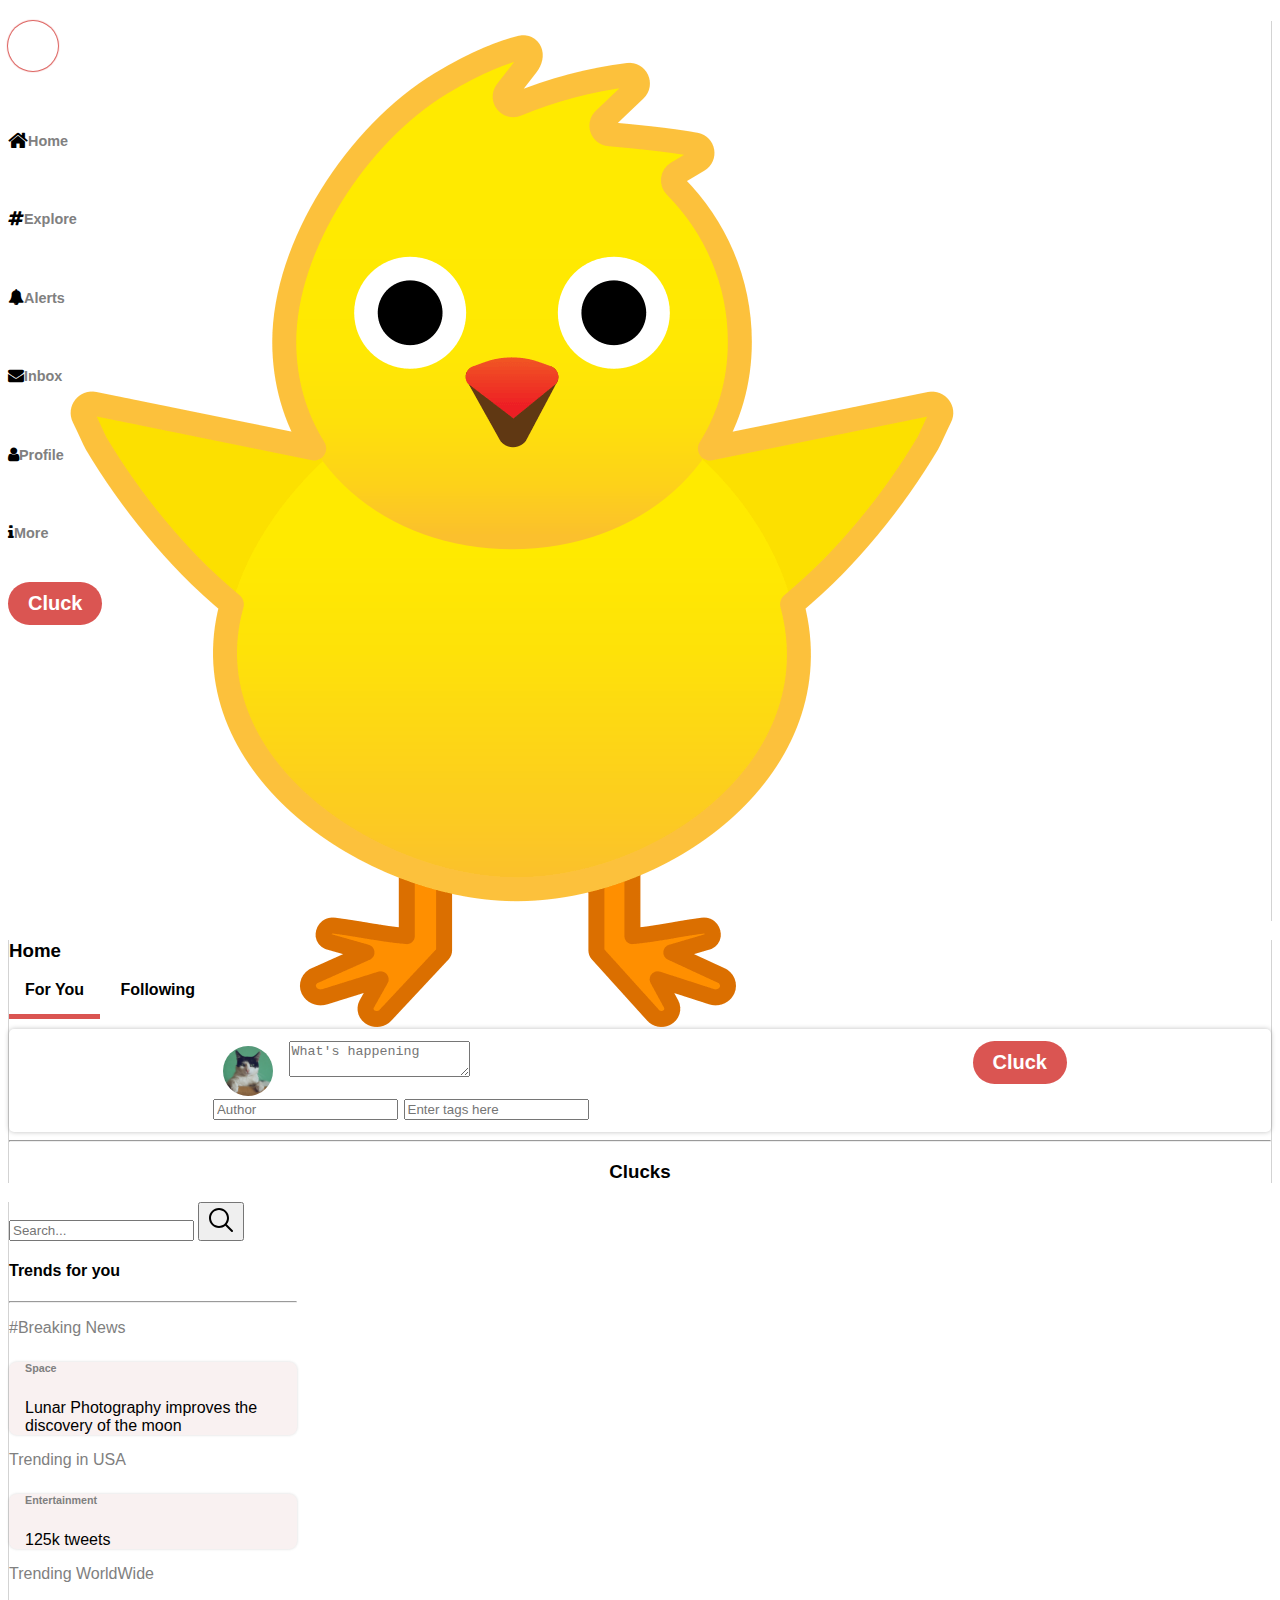
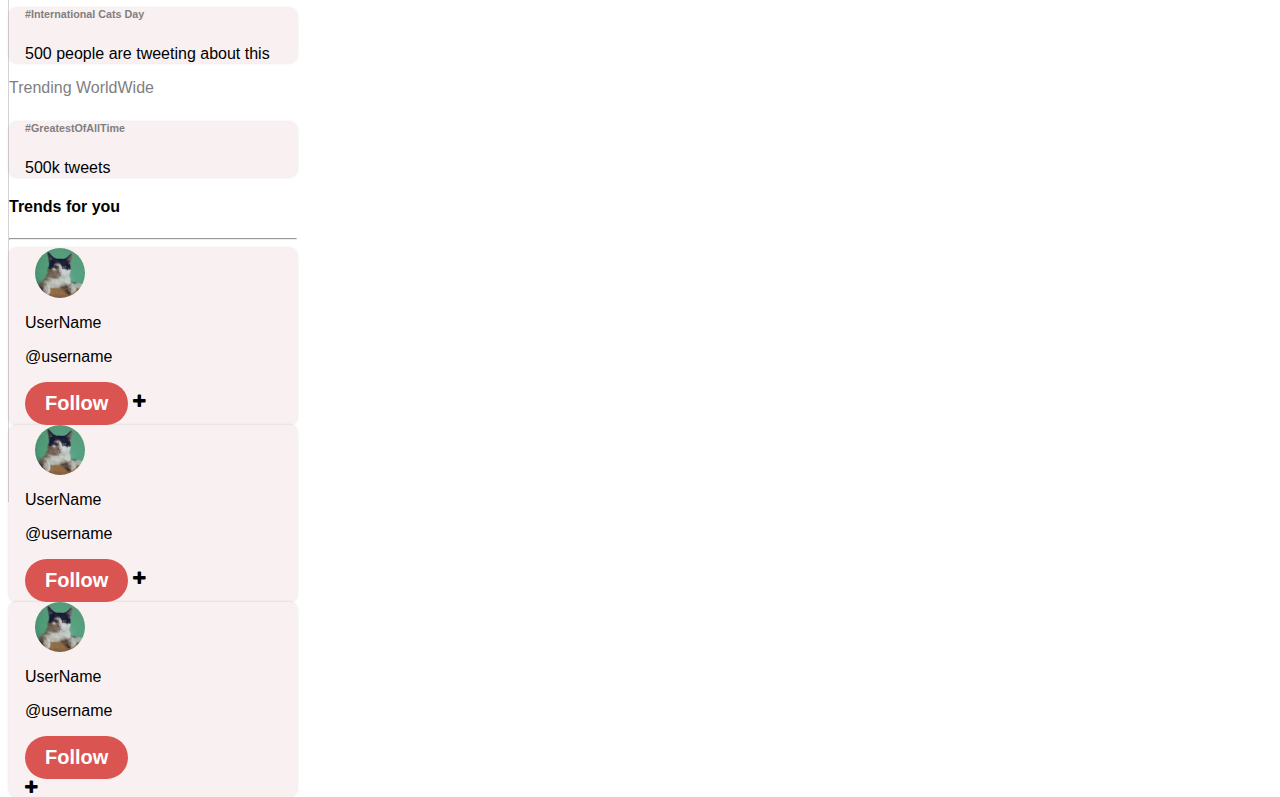
==== docs/userpage.html @ aa062c22 "adjusted user page and index" ====
<!DOCTYPE html>
<html lang="en">
  <head>
    <meta charset="UTF-8" />
    <meta http-equiv="X-UA-Compatible" content="IE=edge" />
    <meta name="viewport" content="width=device-width, initial-scale=1.0" />
    <!-- Required meta tags -->
    <meta
      name="viewport"
      content="width=device-width, initial-scale=1, shrink-to-fit=no"
    />
    <title>ChirpChat</title>
    <link rel="stylesheet" href="styles.css">
    <!-- Bootstrap CSS -->
    <link
      href="https://cdn.jsdelivr.net/npm/bootstrap@5.0.2/dist/css/bootstrap.min.css"
      rel="stylesheet"
      integrity="sha384-EVSTQN3/azprG1Anm3QDgpJLIm9Nao0Yz1ztcQTwFspd3yD65VohhpuuCOmLASjC"
      crossorigin="anonymous"
    />
     <link rel="stylesheet" href="https://maxcdn.bootstrapcdn.com/font-awesome/4.7.0/css/font-awesome.min.css">
    <!--Google Fonts-->
    <link rel="preconnect" href="https://fonts.googleapis.com">
    <link rel="preconnect" href="https://fonts.gstatic.com" crossorigin>
    <link href="https://fonts.googleapis.com/css2?family=Caveat:wght@400;600&family=Delius&family=Roboto:wght@100;300;400;500&display=swap" 
    rel="stylesheet">
</head>
  
<body>

<section>
      <!-- This container contains the sidebar
        h-100 takes the full height of the container-->
  <div class="container-fluid h-100">
      <div class="row h-100 mx-2 ">
          <div class="col-2 side-panel mt-5 leftPanel" id="green">
              <!-- Navigation links in sidebar-->
              <h4>
               <div class="logoImg rounded-circle"><a href="index.html" class=""> <img src="chick1.png"  class="img-fluid d-none d-md-inline" /></a> </div></h4>
         <br />
              <h4> <i class="fa fa-home fa-lg mx-2"></i><a href="#" class="links d-none d-md-inline">Home</a></h4>
              <br/>
               <h4><i class="fa fa-hashtag mx-2" aria-hidden="true" ></i><a href="#" class="links d-none d-md-inline">Explore</a></h4>
              <br/>
               <h4><i class="fa fa-bell mx-2"></i><a href="#" class="links d-none d-md-inline">Alerts</a></h4>
              <br/>
              <h4 class=""><i class="fa fa-envelope mx-2"></i><a href="#" class="links d-none d-md-inline">Inbox</a></h4>
              <br/>
               <h4><i class="fa fa-user mx-2" aria-hidden="true"></i><a href="#" class="links d-none d-md-inline">Profile</a></h4>
              <br/>
              <h4><i class="fa fa-info mx-2" aria-hidden="true"></i><a href="#" class="links d-none d-md-inline">More</a></h4>
              <br/>
               <button type="submit" class="btn-sm tweetbutton createPost d-none d-md-inline" id="" >Cluck</button>  
          </div>
          <div class="col-7 centerPanel" style="text-align: justify;">
            <!-- <section>
              Hero 
                <div >Hero</div>
            </section>
                 <hr> -->
          <section id="postFormSection">
       <h3 class="my-3">Home</h3>
    <section>
      <div class="d-flex flex-row justify-content-around">
        <a href='' style="text-decoration: none; color: black;"><span class="toggle forYou">For You</span></a>
        <a href='' style="text-decoration: none; color: black;"><span class="toggle follow inactive d-none d-md-inline">Following</span></a>
        
      </div>
      <div class="tweet container">
            <div class="text-boxes container-fluid">
                <form class="form-inline">
                            <div class="d-flex flex-row mb-2">
                              <img class="profilepic d-none d-md-inline" src="cat.jpg"> 
                              <label for="content"></label>
                              <textarea id="content" name="content" maxlength="150" required placeholder="What's happening" class="flex-grow-1 form-control"></textarea>
                              <br />
                            </div>  
                              <input type="text" id="author" name="author" required placeholder="Author" class="mb-3 form-control">
                              <input type="text" id="tags" name="tags" required placeholder="Enter tags here" class="form-control">
            </div> 
            </form>
            <div class="message-button">
                <button type="submit" class="btn-sm tweetbutton createPost" id="createPost">Cluck</button>  
           </div>
        </section>
            <hr>
<!-- Where messages are located -->
        <section>
           <div class="container mb-5">
           <h3 style="text-align: center;">Clucks</h3>
        </section>
        <section class="js-posts">

          
            
  
            <div class="post-list"></div>
        </section>
        <section class="js-search-results"></section>
  </div>
  <div class="col-3 rightPanel my-5">
     <div class="d-flex flex-row justify-content-space ">
             <input type="search" class="search-tag" placeholder="Search..." aria-label="Search">
        <button class="border-0 mx-2 bg-white searchBtn"><img class="" src="search.svg"/></button>
     </div>
     
     <div class="card my-3" style="width: 18rem;">
       <div class="card-body">
        <h4 class="card-title">Trends for you</h4>
        <hr>
    
        <a href="#" class="links"><p class="card-text mb-2">#Breaking News</p></a>
       <div class="box">
       <a href='' class="links"><h6>Space</h6></a>
         <p>Lunar Photography improves the discovery of the moon</p>
       </div>
               <a href="#" class="links"><p class="card-text mb-2">Trending in USA</p></a>
       <div class="box">
       <a href='' class="links"><h6>Entertainment</h6></a>
         <p>125k tweets</p>
       </div>
               <a href="#" class="links"><p class="card-text mb-2">Trending WorldWide</p></a>
       <div class="box">
       <a href='' class="links"><h6>#International Cats Day</h6></a>
         <p>500 people are tweeting about this</p>
       </div>
               <a href="#" class="links"><p class="card-text mb-2">Trending WorldWide</p></a>
       <div class="box">
       <a href='' class="links"><h6>#GreatestOfAllTime</h6></a>
         <p>500k tweets</p>
       </div>
  </div>
</div>
  <div class="card my-3" style="width: 18rem;">
       <div class="card-body">
        <h4 class="card-title">Trends for you</h4>
        <hr>
      <div class="d-flex align-items-center box mb-3 container-fluid">
      <img class="profilepic" src="cat.jpg">
      <div class="flex-row">
        <p class="mb-auto">UserName</p>
        <p>@username</p>
      </div>
      <button class="tweetbutton btn-sm d-sm-none d-md-none d-lg-block mx-2">Follow</button>
      <a class="" style="text-decoration: none; color: black;"> <i class="fa fa-plus d-md-block d-sm-block d-lg-none mx-4" aria-hidden="true"></i></a>
      </div>
            <div class="d-flex align-items-center box mb-3">
      <img class="profilepic" src="cat.jpg">
      <div class="flex-row">
        <p class="mb-auto">UserName</p>
        <p>@username</p>
      </div>
      <button class="tweetbutton btn-sm d-sm-none d-md-none d-lg-block mx-2">Follow</button>
      <a class="" style="text-decoration: none; color: black;"> <i class="fa fa-plus d-md-block d-sm-block d-lg-none mx-4" aria-hidden="true"></i></a>
      </div>
            <div class="d-flex align-items-center box mb-3">
      <img class="profilepic" src="cat.jpg">
      <div class="flex-row">
        <p class="mb-auto">UserName</p>
        <p>@username</p>
      </div>
      <div class="">
        <button class="tweetbutton  btn-sm d-sm-none d-md-none d-lg-block mx-2">Follow</button></div>
       <a class="" style="text-decoration: none; color: black;"> <i class="fa fa-plus d-md-block d-sm-block d-lg-none mx-4" aria-hidden="true"></i></a>
      </div>
      </div>
  </div>
  

  </div>
      </div>
  </div>
  </section>
  <section>
    <div class="edit-section">
  <div class="modal-content">
    <h2>Update Cluck</h2>
    <label for="edit-content">Content</label>
    <textarea id="edit-content" name="edit-content" required></textarea>
    <label for="edit-tags">Tags</label>
    <input type="text" id="edit-tags" name="edit-tags" required>
    <div>
      <button class="btn-sm tweetbutton" id="update-post">Update</button>
      <button class="btn-sm tweetbutton" id="cancel-edit">Cancel</button>
    </div>
  </div>
</div>
  </section>
  <script src="crudmain.js"></script>
    
        <!-- Optional JavaScript -->
       
<script src="https://cdnjs.cloudflare.com/ajax/libs/jquery/3.3.1/jquery.min.js"></script>
<script src="https://cdn.jsdelivr.net/npm/bootstrap@5.2.0-beta1/dist/js/bootstrap.bundle.min.js"></script>

<main>    
</body>
  </html>
---- docs/styles.css ----
body {
  font-family: Arial, Helvetica, sans-serif;
}

.logoImg {
  border: 1px transparent;
  box-shadow: 0px 0px 1px 1px #da5552;
  border-radius: 50%;
  width: 50px;
  height: 50px;
}

.toggle {
  width: 100%;
  text-align: center;
  padding: 1em;

  font-weight: bold;
}

.links {
  text-decoration: none;
  color: gray !important;
}

.links:hover {
  color: black !important;
  text-decoration: none !important;
}

.forYou {
  border-bottom: 5px solid #da5552;
}

.forYou.follow.inactive {
  border-bottom: 5px solid transparent;
}
.follow {
  border-bottom: 5px solid #da5552;
}
.follow.inactive {
  border-bottom: 5px solid transparent;
}

.centerPanel {
  border-right: 1px solid lightgray;
  border-left: 1px solid lightgray;
  height: 100%;
}
.side-panel {
  border-right: 0.5px solid lightgray;
  height: 100vh;
}
.rightPanel {
  border-left: 0.5px solid lightgray;
  height: 100vh;
}
.col-2 h5 {
  font-family: Arial, Helvetica, sans-serif;
  font-size: 1em;
}

.col-2 a {
  font-family: Arial, Helvetica, sans-serif;
  color: black;
  text-decoration: none;
  font-size: 0.9em;
}

.col-2 a:hover {
  text-decoration: underline;
  color: black;
}

@media screen and (max-width: 500px) {
  .rightPanel,
  .logoImg {
    position: absolute;
    display: none;
  }
}

.card .card-desc {
  font-family: Arial, Helvetica, sans-serif;
  color: #aeadad;
  font-size: 1em;
}

body {
  font-family: Arial, Helvetica, sans-serif;
}

.profilepic {
  width: 50px;
  height: 50px;
  border-radius: 25px;
  object-fit: cover;
  object-position: center;
  vertical-align: middle;
  margin-left: 10px;
  margin-right: 10px;
}

.tweet {
  border: none;
  font-size: 20px;
  vertical-align: middle;
}

.tweetbutton {
  color: white;
  background-color: #da5552;
  padding-left: 20px;
  padding-top: 10px;
  padding-bottom: 10px;
  padding-right: 20px;
  border-radius: 25px;
  border: none;
  font-size: 20px;
  font-weight: bold;
  vertical-align: middle;
}
.tweet {
  margin-top: 30px;
  padding-top: 12px;
  padding-bottom: 12px;
  padding-left: 12px;
  padding-right: 12px;
  border-radius: 5px;
  box-shadow: 0px 0px 5px rgba(0, 0, 0, 0.25);
}

.tweet {
  display: flex;
  flex-direction: row;
  justify-content: space-around;
}

.text-boxes {
  display: flex;
  flex-direction: column;
}

/* .message-button {
  align-self: center;
} */

.author-date-id,
.tags {
  display: flex;
  flex-direction: row;
}

ul {
  list-style-type: none;
}

.keywords {
  margin-left: 0.5rem;
  padding: 0.1rem 1rem;
  border: 0.5px solid #da5552;

  color: black;
  border-radius: 0.5rem;
}

.box {
  padding-left: 1rem;
  box-shadow: 0px 0px 2px 1px rgba(67, 66, 66, 0.1);
  background-color: rgb(249, 241, 241);
  border-radius: 0.5rem;
}

.edit-section {
  display: none;
}
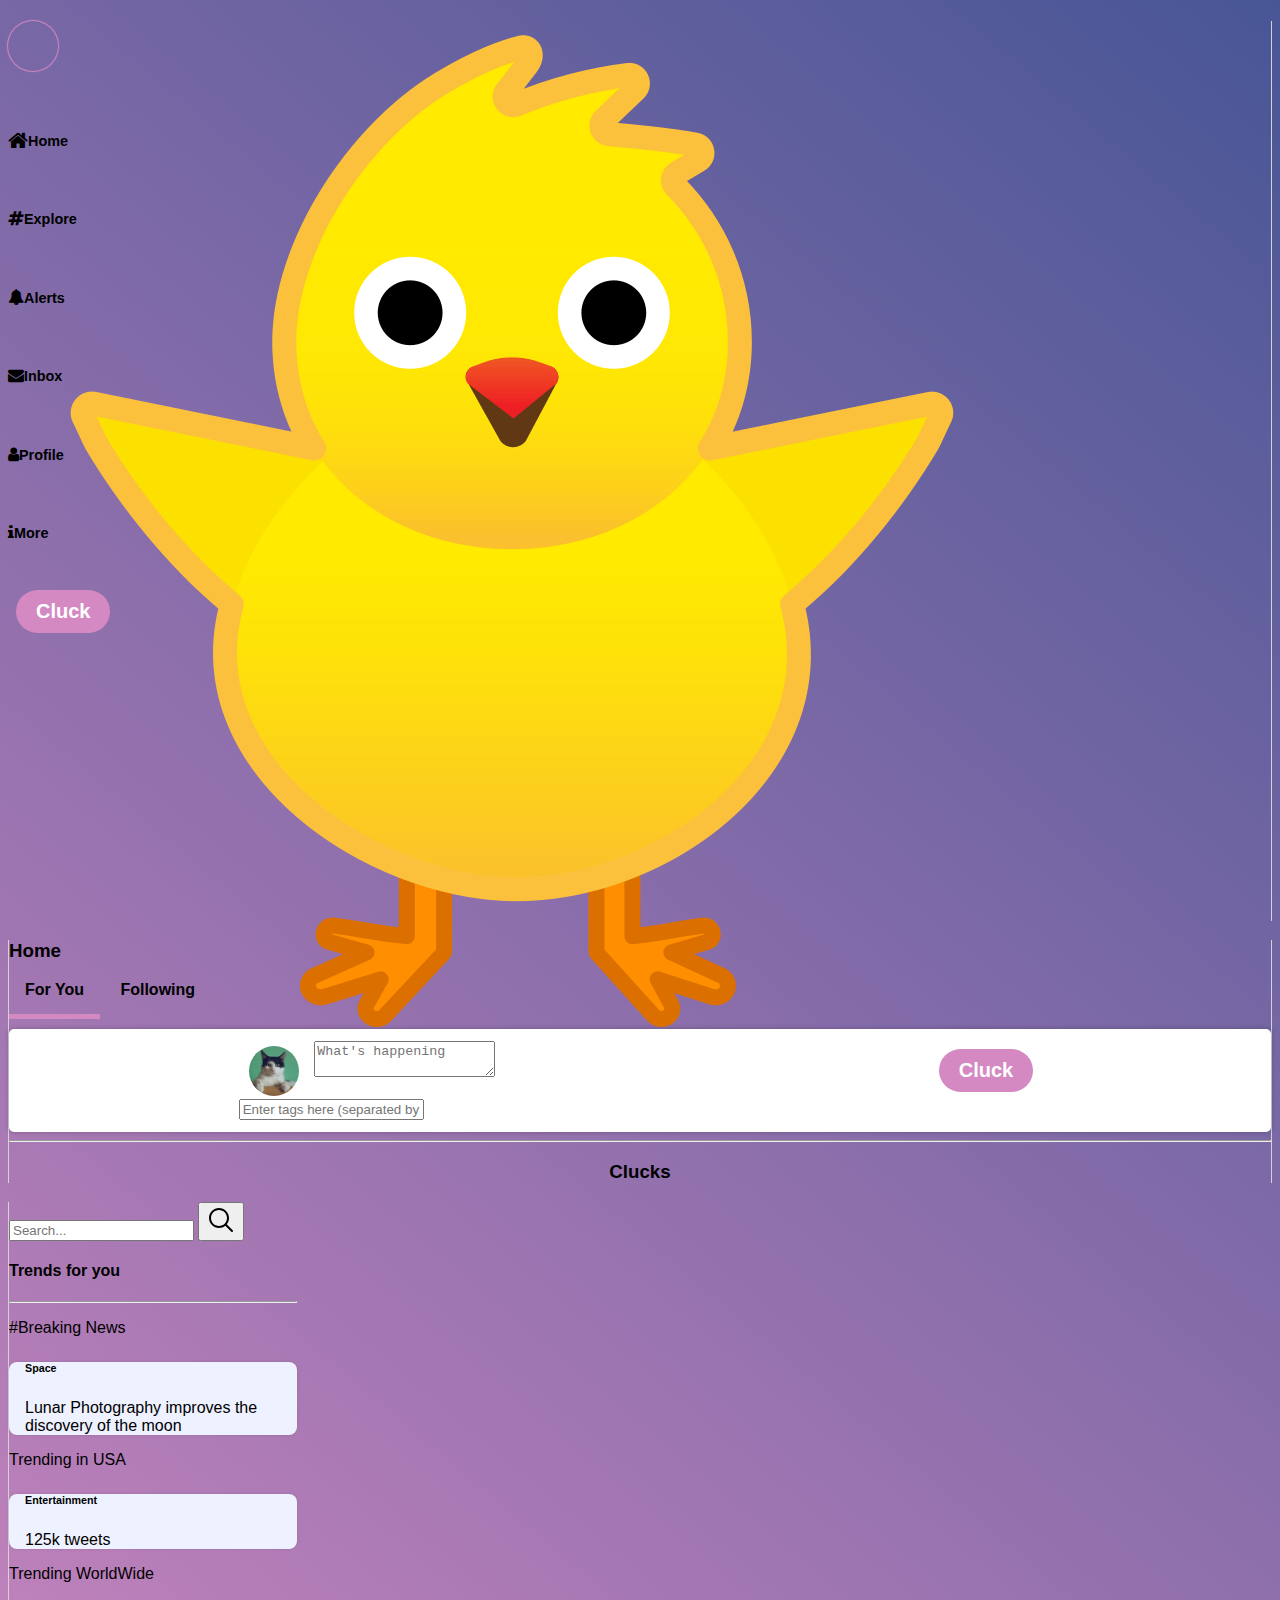
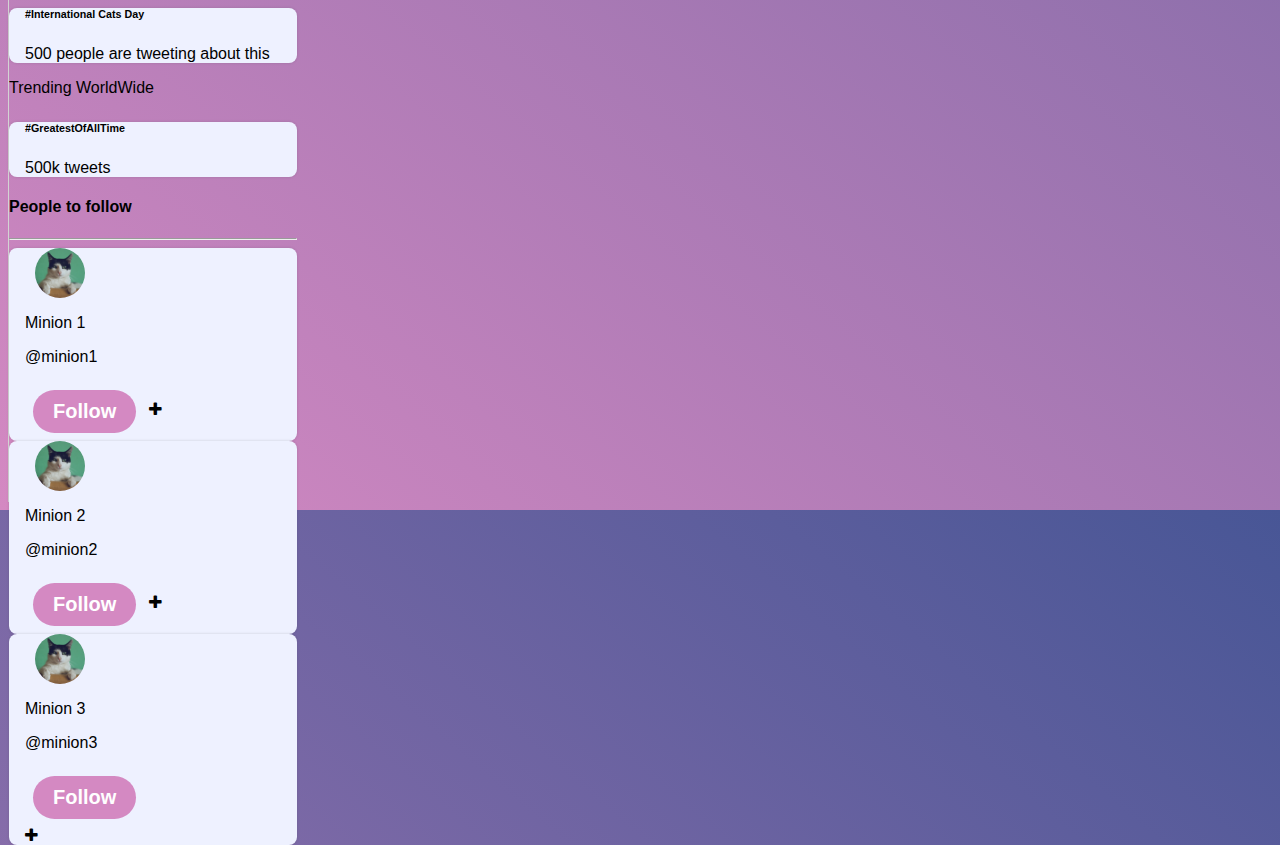
==== commit 6e22f69c: "adjusted CSS and HTML" ====
--- a/docs/userpage.html
+++ b/docs/userpage.html
@@ -10,6 +10,7 @@
       content="width=device-width, initial-scale=1, shrink-to-fit=no"
     />
     <title>ChirpChat</title>
+    <!-- external CSS Sheet -->
     <link rel="stylesheet" href="styles.css">
     <!-- Bootstrap CSS -->
     <link
@@ -24,14 +25,12 @@
     <link rel="preconnect" href="https://fonts.gstatic.com" crossorigin>
     <link href="https://fonts.googleapis.com/css2?family=Caveat:wght@400;600&family=Delius&family=Roboto:wght@100;300;400;500&display=swap" 
     rel="stylesheet">
+
 </head>
   
 <body>
-
-<section>
       <!-- This container contains the sidebar
         h-100 takes the full height of the container-->
-  <div class="container-fluid h-100">
       <div class="row h-100 mx-2 ">
           <div class="col-2 side-panel mt-5 leftPanel" id="green">
               <!-- Navigation links in sidebar-->
@@ -59,7 +58,7 @@
             </section>
                  <hr> -->
           <section id="postFormSection">
-       <h3 class="my-3">Home</h3>
+       <h3 class="my-3 text-center">Home</h3>
     <section>
       <div class="d-flex flex-row justify-content-around">
         <a href='' style="text-decoration: none; color: black;"><span class="toggle forYou">For You</span></a>
@@ -72,11 +71,11 @@
                             <div class="d-flex flex-row mb-2">
                               <img class="profilepic d-none d-md-inline" src="cat.jpg"> 
                               <label for="content"></label>
-                              <textarea id="content" name="content" maxlength="150" required placeholder="What's happening" class="flex-grow-1 form-control"></textarea>
+                              <textarea id="content" name="content" maxlength="150" placeholder="What's happening" class="flex-grow-1 form-control"></textarea>
                               <br />
                             </div>  
-                              <input type="text" id="author" name="author" required placeholder="Author" class="mb-3 form-control">
-                              <input type="text" id="tags" name="tags" required placeholder="Enter tags here" class="form-control">
+                              <!-- <input type="text" id="author" name="author" placeholder="Author" class="mb-3 form-control"> -->
+                              <input type="text" id="tags" name="tags" maxlength="40" placeholder="Enter tags here (separated by comma)" class="form-control">
             </div> 
             </form>
             <div class="message-button">
@@ -90,18 +89,18 @@
            <h3 style="text-align: center;">Clucks</h3>
         </section>
         <section class="js-posts">
+                  <!-- feed will populate in here -->
 
           
-            
-  
+      
             <div class="post-list"></div>
         </section>
         <section class="js-search-results"></section>
   </div>
   <div class="col-3 rightPanel my-5">
      <div class="d-flex flex-row justify-content-space ">
-             <input type="search" class="search-tag" placeholder="Search..." aria-label="Search">
-        <button class="border-0 mx-2 bg-white searchBtn"><img class="" src="search.svg"/></button>
+             <input type="search" class="search-tag rounded" placeholder="Search..." aria-label="Search">
+        <button class="border-0 mx-2  rounded bg-white searchBtn"><img class="" src="search.svg"/></button>
      </div>
      
      <div class="card my-3" style="width: 18rem;">
@@ -133,31 +132,31 @@
 </div>
   <div class="card my-3" style="width: 18rem;">
        <div class="card-body">
-        <h4 class="card-title">Trends for you</h4>
+        <h4 class="card-title">People to follow</h4>
         <hr>
-      <div class="d-flex align-items-center box mb-3 container-fluid">
+      <div class="d-flex align-items-center box mb-3 cat-box">
       <img class="profilepic" src="cat.jpg">
       <div class="flex-row">
-        <p class="mb-auto">UserName</p>
-        <p>@username</p>
+        <p class="mb-auto">Minion 1</p>
+        <p>@minion1</p>
       </div>
       <button class="tweetbutton btn-sm d-sm-none d-md-none d-lg-block mx-2">Follow</button>
       <a class="" style="text-decoration: none; color: black;"> <i class="fa fa-plus d-md-block d-sm-block d-lg-none mx-4" aria-hidden="true"></i></a>
       </div>
-            <div class="d-flex align-items-center box mb-3">
+            <div class="d-flex align-items-center box mb-3 cat-box">
       <img class="profilepic" src="cat.jpg">
       <div class="flex-row">
-        <p class="mb-auto">UserName</p>
-        <p>@username</p>
+        <p class="mb-auto">Minion 2</p>
+        <p>@minion2</p>
       </div>
       <button class="tweetbutton btn-sm d-sm-none d-md-none d-lg-block mx-2">Follow</button>
       <a class="" style="text-decoration: none; color: black;"> <i class="fa fa-plus d-md-block d-sm-block d-lg-none mx-4" aria-hidden="true"></i></a>
       </div>
-            <div class="d-flex align-items-center box mb-3">
+            <div class="d-flex align-items-center box mb-3 cat-box">
       <img class="profilepic" src="cat.jpg">
       <div class="flex-row">
-        <p class="mb-auto">UserName</p>
-        <p>@username</p>
+        <p class="mb-auto">Minion 3</p>
+        <p>@minion3</p>
       </div>
       <div class="">
         <button class="tweetbutton  btn-sm d-sm-none d-md-none d-lg-block mx-2">Follow</button></div>
@@ -169,12 +168,13 @@
 
   </div>
       </div>
-  </div>
-  </section>
-  <section>
+
+
+  <!-- Edit dialog box -->
+  <!-- <div class="overlay"> -->
     <div class="edit-section">
   <div class="modal-content">
-    <h2>Update Cluck</h2>
+    <h2>Edit Cluck</h2>
     <label for="edit-content">Content</label>
     <textarea id="edit-content" name="edit-content" required></textarea>
     <label for="edit-tags">Tags</label>
@@ -185,7 +185,7 @@
     </div>
   </div>
 </div>
-  </section>
+<!-- </div> -->
   <script src="crudmain.js"></script>
     
         <!-- Optional JavaScript -->
--- a/docs/styles.css
+++ b/docs/styles.css
@@ -1,10 +1,11 @@
 body {
   font-family: Arial, Helvetica, sans-serif;
+  background: linear-gradient(220deg, #485696, #d489c2) !important;
 }
 
 .logoImg {
   border: 1px transparent;
-  box-shadow: 0px 0px 1px 1px #da5552;
+  box-shadow: 0px 0px 1px 1px #d489c2;
   border-radius: 50%;
   width: 50px;
   height: 50px;
@@ -20,7 +21,7 @@
 
 .links {
   text-decoration: none;
-  color: gray !important;
+  color: black !important;
 }
 
 .links:hover {
@@ -29,14 +30,14 @@
 }
 
 .forYou {
-  border-bottom: 5px solid #da5552;
+  border-bottom: 5px solid #d489c2;
 }
 
 .forYou.follow.inactive {
   border-bottom: 5px solid transparent;
 }
 .follow {
-  border-bottom: 5px solid #da5552;
+  border-bottom: 5px solid #d489c2;
 }
 .follow.inactive {
   border-bottom: 5px solid transparent;
@@ -55,6 +56,7 @@
   border-left: 0.5px solid lightgray;
   height: 100vh;
 }
+
 .col-2 h5 {
   font-family: Arial, Helvetica, sans-serif;
   font-size: 1em;
@@ -78,6 +80,14 @@
     position: absolute;
     display: none;
   }
+ 
+
+}
+
+@media screen and (max-width: 500px) {
+  .centerPanel {
+    width: 80% !important;
+  }
 }
 
 .card .card-desc {
@@ -88,6 +98,7 @@
 
 body {
   font-family: Arial, Helvetica, sans-serif;
+  background-color: black;
 }
 
 .profilepic {
@@ -109,7 +120,7 @@
 
 .tweetbutton {
   color: white;
-  background-color: #da5552;
+  background-color:#d489c2;
   padding-left: 20px;
   padding-top: 10px;
   padding-bottom: 10px;
@@ -119,6 +130,7 @@
   font-size: 20px;
   font-weight: bold;
   vertical-align: middle;
+  margin: 0.5rem;
 }
 .tweet {
   margin-top: 30px;
@@ -128,37 +140,47 @@
   padding-right: 12px;
   border-radius: 5px;
   box-shadow: 0px 0px 5px rgba(0, 0, 0, 0.25);
-}
-
-.tweet {
   display: flex;
   flex-direction: row;
   justify-content: space-around;
-}
-
-.text-boxes {
+  background-color: white;
+
+}
+
+/* .text-boxes {
   display: flex;
   flex-direction: column;
-}
-
-/* .message-button {
-  align-self: center;
 } */
 
-.author-date-id,
-.tags {
+.author-date-id, .tags {
   display: flex;
   flex-direction: row;
 }
 
-ul {
-  list-style-type: none;
-}
+.author-date-id {
+  justify-content: space-between;
+}
+
+
+.tag{
+  margin-left: 0.5rem;
+  padding: 0.1rem 1rem;
+  border: 2px solid #d489c2;
+
+  color: black;
+  border-radius: 0.5rem;
+  margin-bottom: 1rem;
+}
+
+.tags {
+  overflow: auto;
+}
+
 
 .keywords {
   margin-left: 0.5rem;
   padding: 0.1rem 1rem;
-  border: 0.5px solid #da5552;
+  border: 0.5px solid #d489c2;
 
   color: black;
   border-radius: 0.5rem;
@@ -167,10 +189,41 @@
 .box {
   padding-left: 1rem;
   box-shadow: 0px 0px 2px 1px rgba(67, 66, 66, 0.1);
-  background-color: rgb(249, 241, 241);
+  background-color: #eef1ff;
   border-radius: 0.5rem;
+}
+
+
+.overlay {
+  display: none;
+  position: fixed;
+  top: 0;
+  left: 0;
+  width: 100%;
+  height: 100%;
+  background-color: rgba(0,0,0,0.5); /* semi-transparent gray */
+  z-index: 9999;
 }
 
 .edit-section {
   display: none;
-}+    position: fixed;
+    z-index: 999;
+    left: 50%;
+    top: 50%;
+    transform: translate(-50%, -50%);
+  }
+
+.modal-content {
+  padding: 3rem;
+}
+
+.cat-box {
+  justify-content: space-between;
+}
+
+.searchbtn{
+  border:none;
+  border-radius:0.5rem;
+}
+
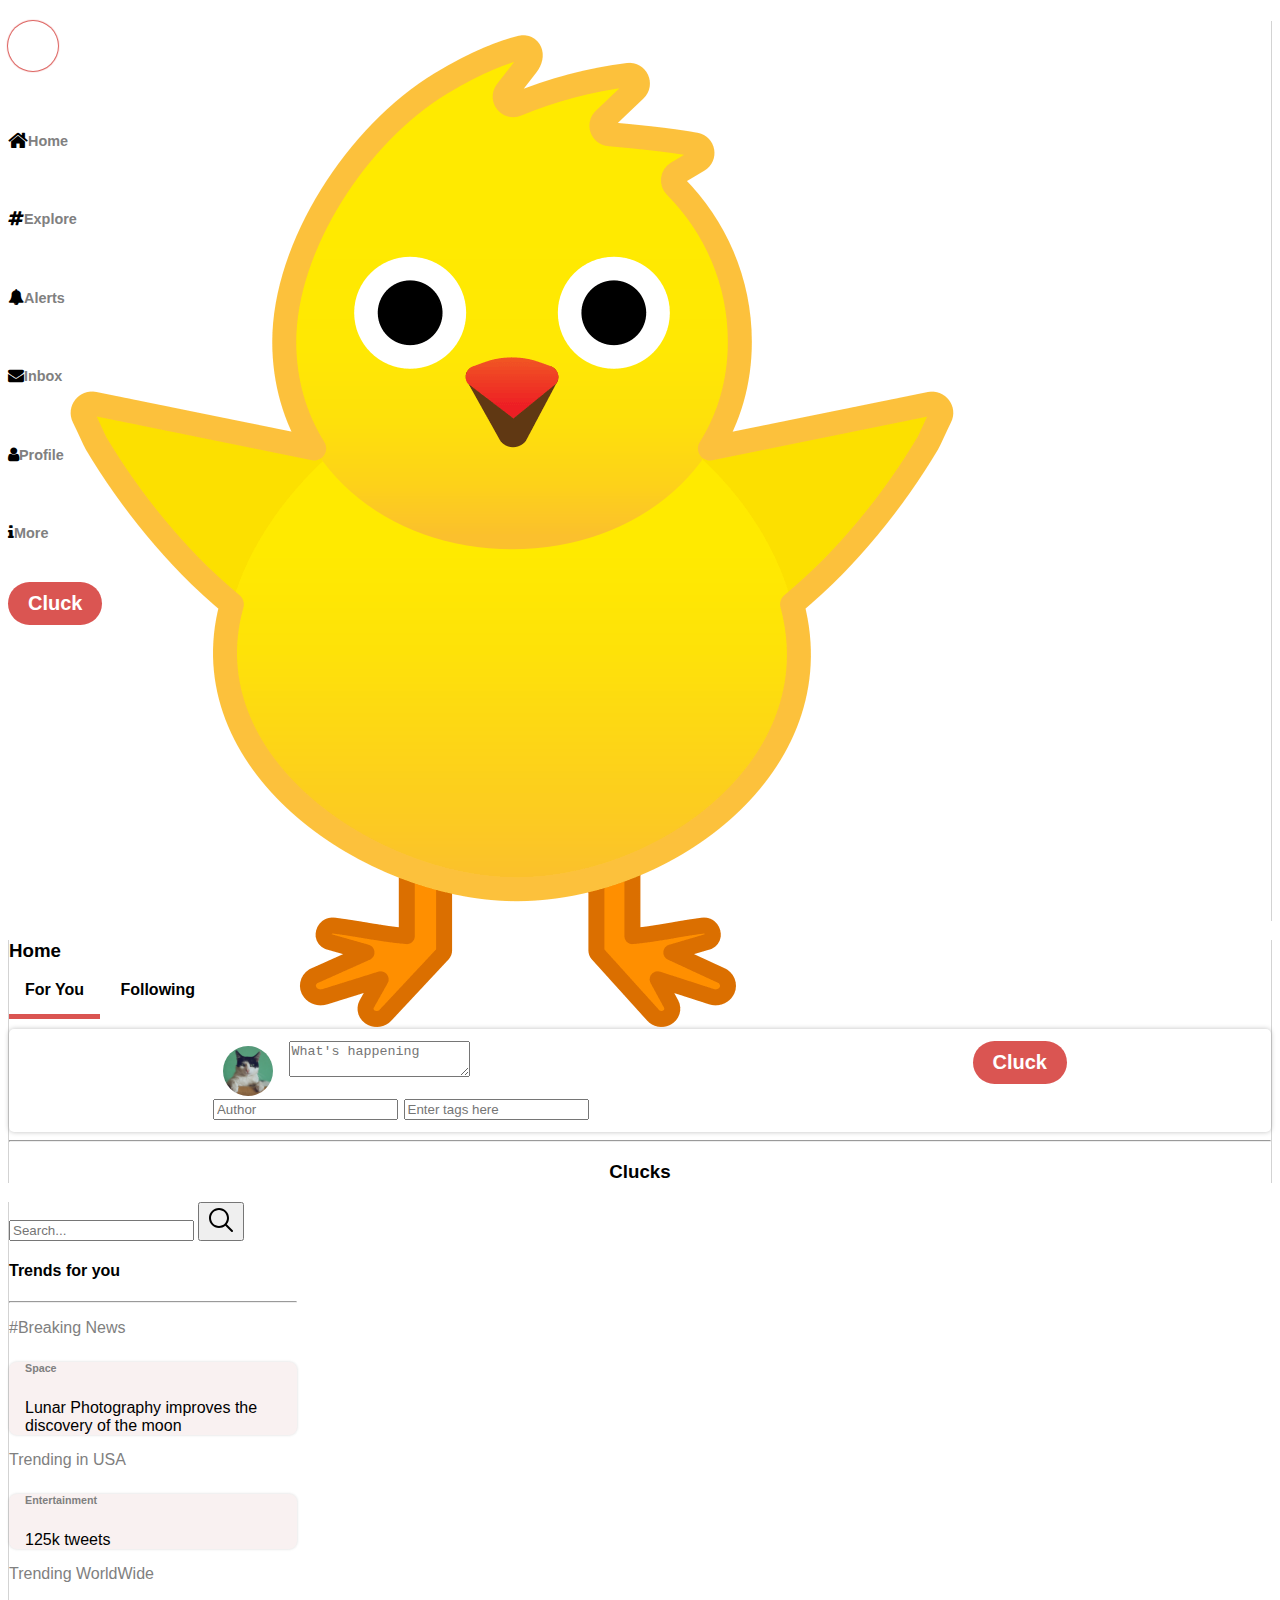
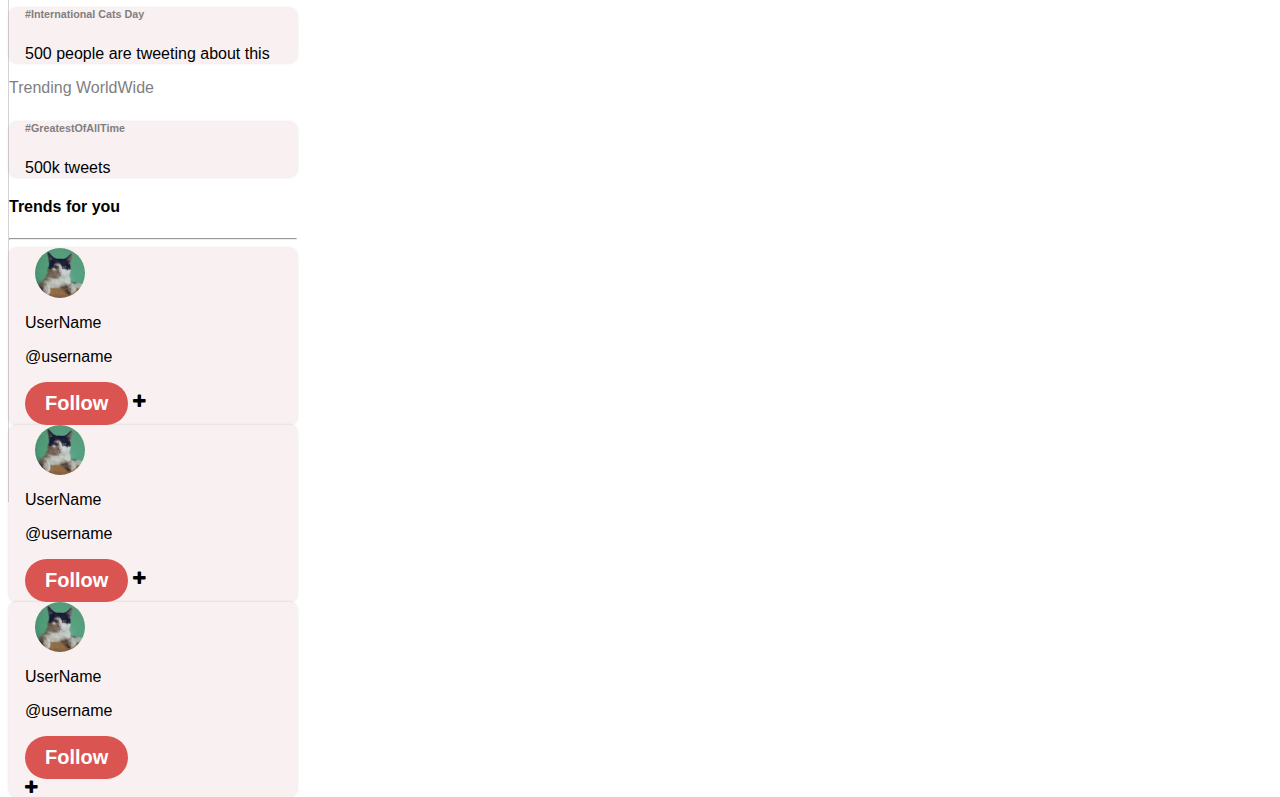
==== commit 5e5d0726: "finished like feature" ====
--- a/docs/userpage.html
+++ b/docs/userpage.html
@@ -10,7 +10,6 @@
       content="width=device-width, initial-scale=1, shrink-to-fit=no"
     />
     <title>ChirpChat</title>
-    <!-- external CSS Sheet -->
     <link rel="stylesheet" href="styles.css">
     <!-- Bootstrap CSS -->
     <link
@@ -25,12 +24,14 @@
     <link rel="preconnect" href="https://fonts.gstatic.com" crossorigin>
     <link href="https://fonts.googleapis.com/css2?family=Caveat:wght@400;600&family=Delius&family=Roboto:wght@100;300;400;500&display=swap" 
     rel="stylesheet">
-
 </head>
   
 <body>
+
+<section>
       <!-- This container contains the sidebar
         h-100 takes the full height of the container-->
+  <div class="container-fluid h-100">
       <div class="row h-100 mx-2 ">
           <div class="col-2 side-panel mt-5 leftPanel" id="green">
               <!-- Navigation links in sidebar-->
@@ -58,7 +59,7 @@
             </section>
                  <hr> -->
           <section id="postFormSection">
-       <h3 class="my-3 text-center">Home</h3>
+       <h3 class="my-3">Home</h3>
     <section>
       <div class="d-flex flex-row justify-content-around">
         <a href='' style="text-decoration: none; color: black;"><span class="toggle forYou">For You</span></a>
@@ -71,11 +72,11 @@
                             <div class="d-flex flex-row mb-2">
                               <img class="profilepic d-none d-md-inline" src="cat.jpg"> 
                               <label for="content"></label>
-                              <textarea id="content" name="content" maxlength="150" placeholder="What's happening" class="flex-grow-1 form-control"></textarea>
+                              <textarea id="content" name="content" maxlength="150" required placeholder="What's happening" class="flex-grow-1 form-control"></textarea>
                               <br />
                             </div>  
-                              <!-- <input type="text" id="author" name="author" placeholder="Author" class="mb-3 form-control"> -->
-                              <input type="text" id="tags" name="tags" maxlength="40" placeholder="Enter tags here (separated by comma)" class="form-control">
+                              <input type="text" id="author" name="author" required placeholder="Author" class="mb-3 form-control">
+                              <input type="text" id="tags" name="tags" required placeholder="Enter tags here" class="form-control">
             </div> 
             </form>
             <div class="message-button">
@@ -89,18 +90,18 @@
            <h3 style="text-align: center;">Clucks</h3>
         </section>
         <section class="js-posts">
-                  <!-- feed will populate in here -->
 
           
-      
+            
+  
             <div class="post-list"></div>
         </section>
         <section class="js-search-results"></section>
   </div>
   <div class="col-3 rightPanel my-5">
      <div class="d-flex flex-row justify-content-space ">
-             <input type="search" class="search-tag rounded" placeholder="Search..." aria-label="Search">
-        <button class="border-0 mx-2  rounded bg-white searchBtn"><img class="" src="search.svg"/></button>
+             <input type="search" class="search-tag" placeholder="Search..." aria-label="Search">
+        <button class="border-0 mx-2 bg-white searchBtn"><img class="" src="search.svg"/></button>
      </div>
      
      <div class="card my-3" style="width: 18rem;">
@@ -132,31 +133,31 @@
 </div>
   <div class="card my-3" style="width: 18rem;">
        <div class="card-body">
-        <h4 class="card-title">People to follow</h4>
+        <h4 class="card-title">Trends for you</h4>
         <hr>
-      <div class="d-flex align-items-center box mb-3 cat-box">
+      <div class="d-flex align-items-center box mb-3 container-fluid">
       <img class="profilepic" src="cat.jpg">
       <div class="flex-row">
-        <p class="mb-auto">Minion 1</p>
-        <p>@minion1</p>
+        <p class="mb-auto">UserName</p>
+        <p>@username</p>
       </div>
       <button class="tweetbutton btn-sm d-sm-none d-md-none d-lg-block mx-2">Follow</button>
       <a class="" style="text-decoration: none; color: black;"> <i class="fa fa-plus d-md-block d-sm-block d-lg-none mx-4" aria-hidden="true"></i></a>
       </div>
-            <div class="d-flex align-items-center box mb-3 cat-box">
+            <div class="d-flex align-items-center box mb-3">
       <img class="profilepic" src="cat.jpg">
       <div class="flex-row">
-        <p class="mb-auto">Minion 2</p>
-        <p>@minion2</p>
+        <p class="mb-auto">UserName</p>
+        <p>@username</p>
       </div>
       <button class="tweetbutton btn-sm d-sm-none d-md-none d-lg-block mx-2">Follow</button>
       <a class="" style="text-decoration: none; color: black;"> <i class="fa fa-plus d-md-block d-sm-block d-lg-none mx-4" aria-hidden="true"></i></a>
       </div>
-            <div class="d-flex align-items-center box mb-3 cat-box">
+            <div class="d-flex align-items-center box mb-3">
       <img class="profilepic" src="cat.jpg">
       <div class="flex-row">
-        <p class="mb-auto">Minion 3</p>
-        <p>@minion3</p>
+        <p class="mb-auto">UserName</p>
+        <p>@username</p>
       </div>
       <div class="">
         <button class="tweetbutton  btn-sm d-sm-none d-md-none d-lg-block mx-2">Follow</button></div>
@@ -168,13 +169,12 @@
 
   </div>
       </div>
-
-
-  <!-- Edit dialog box -->
-  <!-- <div class="overlay"> -->
+  </div>
+  </section>
+  <section>
     <div class="edit-section">
   <div class="modal-content">
-    <h2>Edit Cluck</h2>
+    <h2>Update Cluck</h2>
     <label for="edit-content">Content</label>
     <textarea id="edit-content" name="edit-content" required></textarea>
     <label for="edit-tags">Tags</label>
@@ -182,10 +182,11 @@
     <div>
       <button class="btn-sm tweetbutton" id="update-post">Update</button>
       <button class="btn-sm tweetbutton" id="cancel-edit">Cancel</button>
+      <image class="heartIcon" src="heartEmpty.png" alt="empty heart icon" />
     </div>
   </div>
 </div>
-<!-- </div> -->
+  </section>
   <script src="crudmain.js"></script>
     
         <!-- Optional JavaScript -->
--- a/docs/styles.css
+++ b/docs/styles.css
@@ -1,11 +1,10 @@
 body {
   font-family: Arial, Helvetica, sans-serif;
-  background: linear-gradient(220deg, #485696, #d489c2) !important;
 }
 
 .logoImg {
   border: 1px transparent;
-  box-shadow: 0px 0px 1px 1px #d489c2;
+  box-shadow: 0px 0px 1px 1px #da5552;
   border-radius: 50%;
   width: 50px;
   height: 50px;
@@ -21,7 +20,7 @@
 
 .links {
   text-decoration: none;
-  color: black !important;
+  color: gray !important;
 }
 
 .links:hover {
@@ -30,14 +29,14 @@
 }
 
 .forYou {
-  border-bottom: 5px solid #d489c2;
+  border-bottom: 5px solid #da5552;
 }
 
 .forYou.follow.inactive {
   border-bottom: 5px solid transparent;
 }
 .follow {
-  border-bottom: 5px solid #d489c2;
+  border-bottom: 5px solid #da5552;
 }
 .follow.inactive {
   border-bottom: 5px solid transparent;
@@ -56,7 +55,6 @@
   border-left: 0.5px solid lightgray;
   height: 100vh;
 }
-
 .col-2 h5 {
   font-family: Arial, Helvetica, sans-serif;
   font-size: 1em;
@@ -80,14 +78,6 @@
     position: absolute;
     display: none;
   }
- 
-
-}
-
-@media screen and (max-width: 500px) {
-  .centerPanel {
-    width: 80% !important;
-  }
 }
 
 .card .card-desc {
@@ -98,7 +88,6 @@
 
 body {
   font-family: Arial, Helvetica, sans-serif;
-  background-color: black;
 }
 
 .profilepic {
@@ -120,7 +109,7 @@
 
 .tweetbutton {
   color: white;
-  background-color:#d489c2;
+  background-color: #da5552;
   padding-left: 20px;
   padding-top: 10px;
   padding-bottom: 10px;
@@ -130,8 +119,14 @@
   font-size: 20px;
   font-weight: bold;
   vertical-align: middle;
-  margin: 0.5rem;
 }
+
+.heartIcon{
+  height: 25px;
+  width: 25px;
+  vertical-align: middle;
+}
+
 .tweet {
   margin-top: 30px;
   padding-top: 12px;
@@ -140,47 +135,37 @@
   padding-right: 12px;
   border-radius: 5px;
   box-shadow: 0px 0px 5px rgba(0, 0, 0, 0.25);
+}
+
+.tweet {
   display: flex;
   flex-direction: row;
   justify-content: space-around;
-  background-color: white;
-
 }
 
-/* .text-boxes {
+.text-boxes {
   display: flex;
   flex-direction: column;
+}
+
+/* .message-button {
+  align-self: center;
 } */
 
-.author-date-id, .tags {
+.author-date-id,
+.tags {
   display: flex;
   flex-direction: row;
 }
 
-.author-date-id {
-  justify-content: space-between;
+ul {
+  list-style-type: none;
 }
-
-
-.tag{
-  margin-left: 0.5rem;
-  padding: 0.1rem 1rem;
-  border: 2px solid #d489c2;
-
-  color: black;
-  border-radius: 0.5rem;
-  margin-bottom: 1rem;
-}
-
-.tags {
-  overflow: auto;
-}
-
 
 .keywords {
   margin-left: 0.5rem;
   padding: 0.1rem 1rem;
-  border: 0.5px solid #d489c2;
+  border: 0.5px solid #da5552;
 
   color: black;
   border-radius: 0.5rem;
@@ -189,41 +174,10 @@
 .box {
   padding-left: 1rem;
   box-shadow: 0px 0px 2px 1px rgba(67, 66, 66, 0.1);
-  background-color: #eef1ff;
+  background-color: rgb(249, 241, 241);
   border-radius: 0.5rem;
-}
-
-
-.overlay {
-  display: none;
-  position: fixed;
-  top: 0;
-  left: 0;
-  width: 100%;
-  height: 100%;
-  background-color: rgba(0,0,0,0.5); /* semi-transparent gray */
-  z-index: 9999;
 }
 
 .edit-section {
   display: none;
-    position: fixed;
-    z-index: 999;
-    left: 50%;
-    top: 50%;
-    transform: translate(-50%, -50%);
-  }
-
-.modal-content {
-  padding: 3rem;
-}
-
-.cat-box {
-  justify-content: space-between;
-}
-
-.searchbtn{
-  border:none;
-  border-radius:0.5rem;
-}
-
+}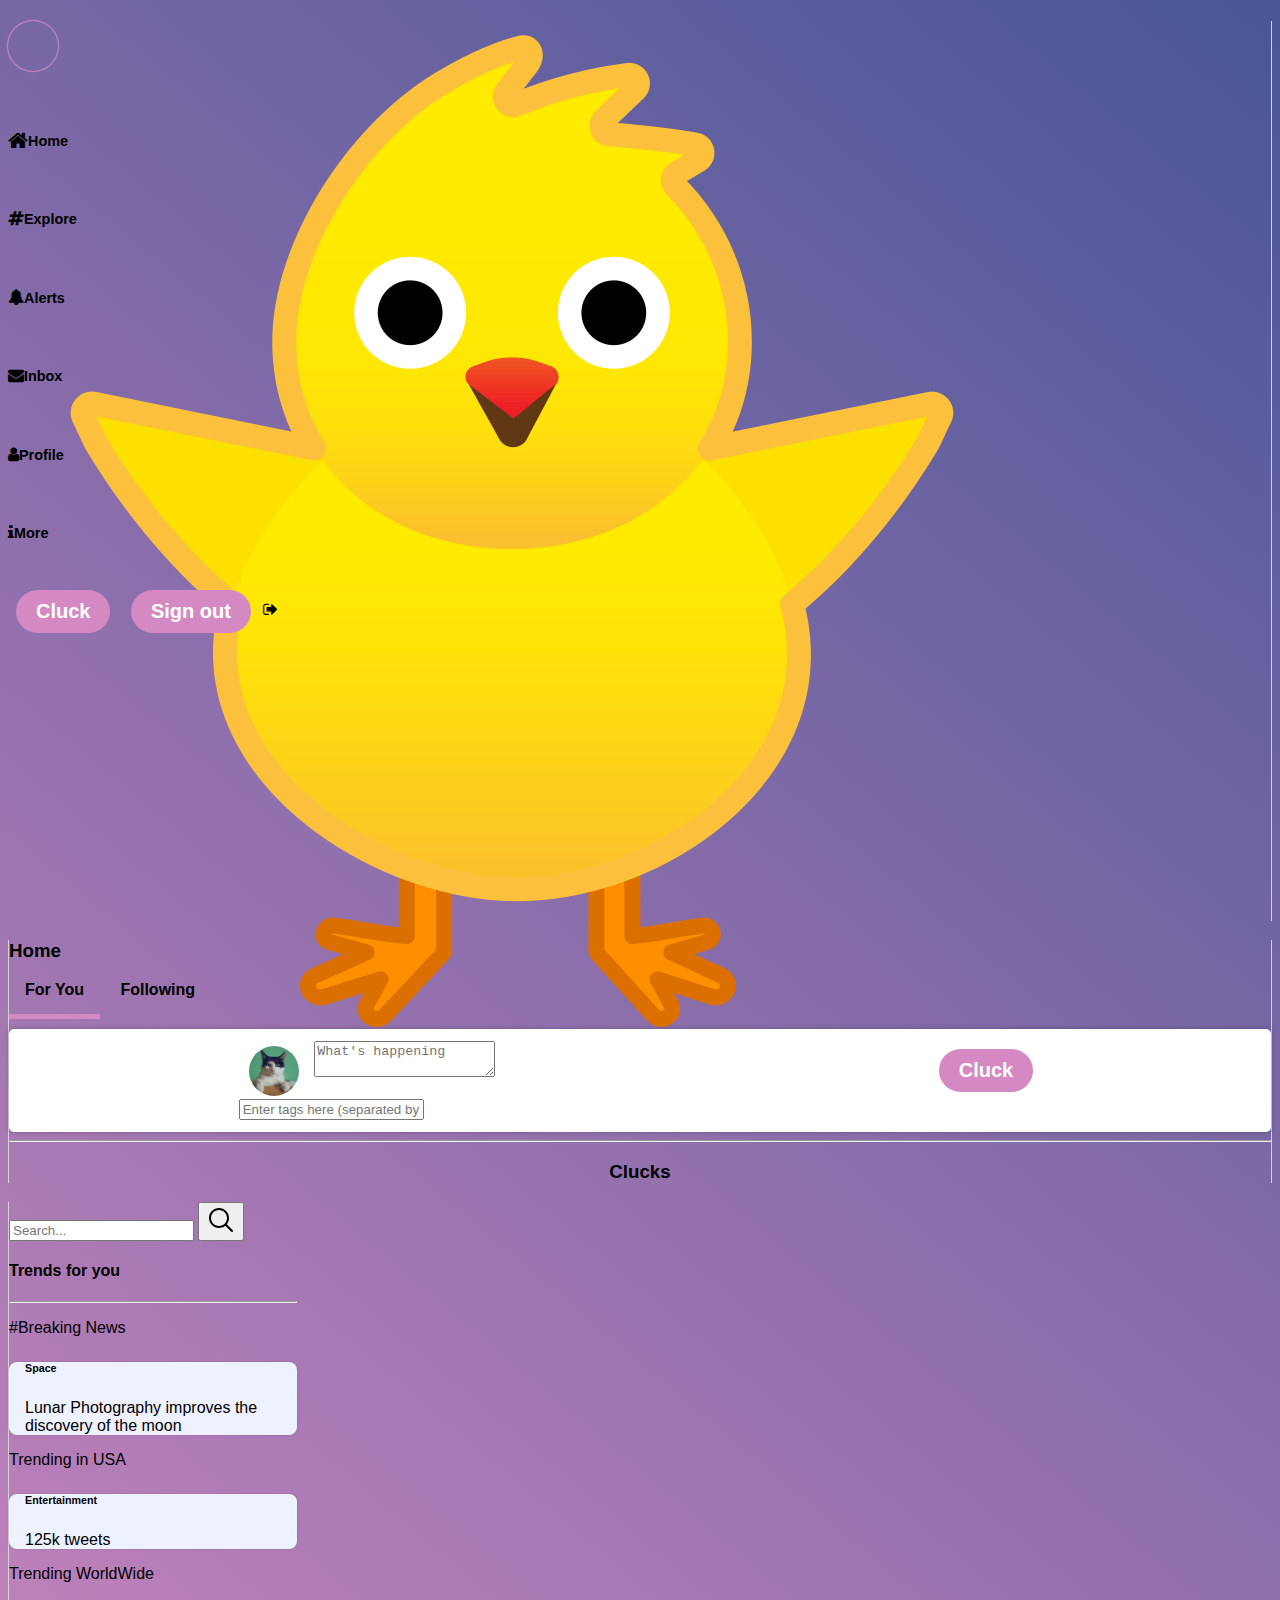
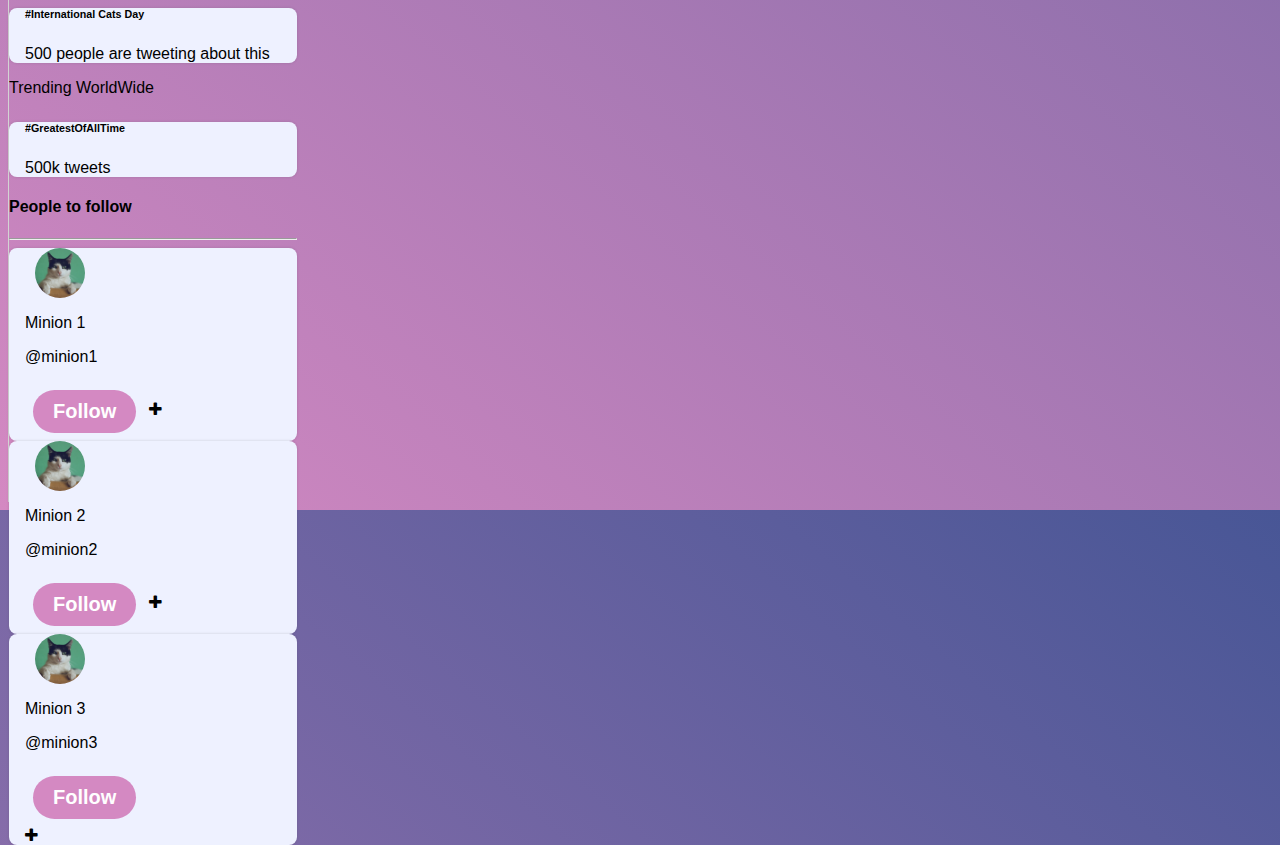
==== commit d6fe3cae: "Added signout button" ====
--- a/docs/userpage.html
+++ b/docs/userpage.html
@@ -10,6 +10,7 @@
       content="width=device-width, initial-scale=1, shrink-to-fit=no"
     />
     <title>ChirpChat</title>
+    <!-- external CSS Sheet -->
     <link rel="stylesheet" href="styles.css">
     <!-- Bootstrap CSS -->
     <link
@@ -24,14 +25,12 @@
     <link rel="preconnect" href="https://fonts.gstatic.com" crossorigin>
     <link href="https://fonts.googleapis.com/css2?family=Caveat:wght@400;600&family=Delius&family=Roboto:wght@100;300;400;500&display=swap" 
     rel="stylesheet">
+
 </head>
   
 <body>
-
-<section>
       <!-- This container contains the sidebar
         h-100 takes the full height of the container-->
-  <div class="container-fluid h-100">
       <div class="row h-100 mx-2 ">
           <div class="col-2 side-panel mt-5 leftPanel" id="green">
               <!-- Navigation links in sidebar-->
@@ -51,6 +50,8 @@
               <h4><i class="fa fa-info mx-2" aria-hidden="true"></i><a href="#" class="links d-none d-md-inline">More</a></h4>
               <br/>
                <button type="submit" class="btn-sm tweetbutton createPost d-none d-md-inline" id="" >Cluck</button>  
+                <button type="submit" class="btn-sm tweetbutton signout d-none d-md-inline" id="" onclick="signOut(event)" >Sign out</button>
+              <i class="fa fa-sign-out d-md-block d-sm-block d-lg-none" onclick="signOut(event)" aria-hidden="true"></i> 
           </div>
           <div class="col-7 centerPanel" style="text-align: justify;">
             <!-- <section>
@@ -59,7 +60,7 @@
             </section>
                  <hr> -->
           <section id="postFormSection">
-       <h3 class="my-3">Home</h3>
+       <h3 class="my-3 text-center">Home</h3>
     <section>
       <div class="d-flex flex-row justify-content-around">
         <a href='' style="text-decoration: none; color: black;"><span class="toggle forYou">For You</span></a>
@@ -72,11 +73,11 @@
                             <div class="d-flex flex-row mb-2">
                               <img class="profilepic d-none d-md-inline" src="cat.jpg"> 
                               <label for="content"></label>
-                              <textarea id="content" name="content" maxlength="150" required placeholder="What's happening" class="flex-grow-1 form-control"></textarea>
+                              <textarea id="content" name="content" maxlength="150" placeholder="What's happening" class="flex-grow-1 form-control"></textarea>
                               <br />
                             </div>  
-                              <input type="text" id="author" name="author" required placeholder="Author" class="mb-3 form-control">
-                              <input type="text" id="tags" name="tags" required placeholder="Enter tags here" class="form-control">
+                              <!-- <input type="text" id="author" name="author" placeholder="Author" class="mb-3 form-control"> -->
+                              <input type="text" id="tags" name="tags" maxlength="40" placeholder="Enter tags here (separated by comma)" class="form-control">
             </div> 
             </form>
             <div class="message-button">
@@ -90,18 +91,18 @@
            <h3 style="text-align: center;">Clucks</h3>
         </section>
         <section class="js-posts">
+                  <!-- feed will populate in here -->
 
           
-            
-  
+      
             <div class="post-list"></div>
         </section>
         <section class="js-search-results"></section>
   </div>
   <div class="col-3 rightPanel my-5">
      <div class="d-flex flex-row justify-content-space ">
-             <input type="search" class="search-tag" placeholder="Search..." aria-label="Search">
-        <button class="border-0 mx-2 bg-white searchBtn"><img class="" src="search.svg"/></button>
+             <input type="search" class="search-tag rounded" placeholder="Search..." aria-label="Search">
+        <button class="border-0 mx-2  rounded bg-white searchBtn"><img class="" src="search.svg"/></button>
      </div>
      
      <div class="card my-3" style="width: 18rem;">
@@ -133,31 +134,31 @@
 </div>
   <div class="card my-3" style="width: 18rem;">
        <div class="card-body">
-        <h4 class="card-title">Trends for you</h4>
+        <h4 class="card-title">People to follow</h4>
         <hr>
-      <div class="d-flex align-items-center box mb-3 container-fluid">
+      <div class="d-flex align-items-center box mb-3 cat-box">
       <img class="profilepic" src="cat.jpg">
       <div class="flex-row">
-        <p class="mb-auto">UserName</p>
-        <p>@username</p>
+        <p class="mb-auto">Minion 1</p>
+        <p>@minion1</p>
       </div>
       <button class="tweetbutton btn-sm d-sm-none d-md-none d-lg-block mx-2">Follow</button>
       <a class="" style="text-decoration: none; color: black;"> <i class="fa fa-plus d-md-block d-sm-block d-lg-none mx-4" aria-hidden="true"></i></a>
       </div>
-            <div class="d-flex align-items-center box mb-3">
+            <div class="d-flex align-items-center box mb-3 cat-box">
       <img class="profilepic" src="cat.jpg">
       <div class="flex-row">
-        <p class="mb-auto">UserName</p>
-        <p>@username</p>
+        <p class="mb-auto">Minion 2</p>
+        <p>@minion2</p>
       </div>
       <button class="tweetbutton btn-sm d-sm-none d-md-none d-lg-block mx-2">Follow</button>
       <a class="" style="text-decoration: none; color: black;"> <i class="fa fa-plus d-md-block d-sm-block d-lg-none mx-4" aria-hidden="true"></i></a>
       </div>
-            <div class="d-flex align-items-center box mb-3">
+            <div class="d-flex align-items-center box mb-3 cat-box">
       <img class="profilepic" src="cat.jpg">
       <div class="flex-row">
-        <p class="mb-auto">UserName</p>
-        <p>@username</p>
+        <p class="mb-auto">Minion 3</p>
+        <p>@minion3</p>
       </div>
       <div class="">
         <button class="tweetbutton  btn-sm d-sm-none d-md-none d-lg-block mx-2">Follow</button></div>
@@ -169,12 +170,13 @@
 
   </div>
       </div>
-  </div>
-  </section>
-  <section>
+
+
+  <!-- Edit dialog box -->
+  <!-- <div class="overlay"> -->
     <div class="edit-section">
   <div class="modal-content">
-    <h2>Update Cluck</h2>
+    <h2>Edit Cluck</h2>
     <label for="edit-content">Content</label>
     <textarea id="edit-content" name="edit-content" required></textarea>
     <label for="edit-tags">Tags</label>
@@ -182,11 +184,10 @@
     <div>
       <button class="btn-sm tweetbutton" id="update-post">Update</button>
       <button class="btn-sm tweetbutton" id="cancel-edit">Cancel</button>
-      <image class="heartIcon" src="heartEmpty.png" alt="empty heart icon" />
     </div>
   </div>
 </div>
-  </section>
+<!-- </div> -->
   <script src="crudmain.js"></script>
     
         <!-- Optional JavaScript -->
--- a/docs/styles.css
+++ b/docs/styles.css
@@ -1,10 +1,11 @@
 body {
   font-family: Arial, Helvetica, sans-serif;
+  background: linear-gradient(220deg, #485696, #d489c2) !important;
 }
 
 .logoImg {
   border: 1px transparent;
-  box-shadow: 0px 0px 1px 1px #da5552;
+  box-shadow: 0px 0px 1px 1px #d489c2;
   border-radius: 50%;
   width: 50px;
   height: 50px;
@@ -20,7 +21,7 @@
 
 .links {
   text-decoration: none;
-  color: gray !important;
+  color: black !important;
 }
 
 .links:hover {
@@ -29,14 +30,14 @@
 }
 
 .forYou {
-  border-bottom: 5px solid #da5552;
+  border-bottom: 5px solid #d489c2;
 }
 
 .forYou.follow.inactive {
   border-bottom: 5px solid transparent;
 }
 .follow {
-  border-bottom: 5px solid #da5552;
+  border-bottom: 5px solid #d489c2;
 }
 .follow.inactive {
   border-bottom: 5px solid transparent;
@@ -55,6 +56,7 @@
   border-left: 0.5px solid lightgray;
   height: 100vh;
 }
+
 .col-2 h5 {
   font-family: Arial, Helvetica, sans-serif;
   font-size: 1em;
@@ -80,14 +82,21 @@
   }
 }
 
+@media screen and (max-width: 500px) {
+  .centerPanel {
+    width: 80% !important;
+  }
+}
+
 .card .card-desc {
   font-family: Arial, Helvetica, sans-serif;
-  color: #aeadad;
+  color: black;
   font-size: 1em;
 }
 
 body {
   font-family: Arial, Helvetica, sans-serif;
+  background-color: black;
 }
 
 .profilepic {
@@ -109,7 +118,7 @@
 
 .tweetbutton {
   color: white;
-  background-color: #da5552;
+  background-color: #d489c2;
   padding-left: 20px;
   padding-top: 10px;
   padding-bottom: 10px;
@@ -119,14 +128,8 @@
   font-size: 20px;
   font-weight: bold;
   vertical-align: middle;
-}
-
-.heartIcon{
-  height: 25px;
-  width: 25px;
-  vertical-align: middle;
-}
-
+  margin: 0.5rem;
+}
 .tweet {
   margin-top: 30px;
   padding-top: 12px;
@@ -135,21 +138,15 @@
   padding-right: 12px;
   border-radius: 5px;
   box-shadow: 0px 0px 5px rgba(0, 0, 0, 0.25);
-}
-
-.tweet {
   display: flex;
   flex-direction: row;
   justify-content: space-around;
-}
-
-.text-boxes {
+  background-color: white;
+}
+
+/* .text-boxes {
   display: flex;
   flex-direction: column;
-}
-
-/* .message-button {
-  align-self: center;
 } */
 
 .author-date-id,
@@ -158,14 +155,27 @@
   flex-direction: row;
 }
 
-ul {
-  list-style-type: none;
+.author-date-id {
+  justify-content: space-between;
+}
+
+.tag {
+  margin-left: 0.5rem;
+  padding: 0.1rem 1rem;
+  border: 2px solid #d489c2;
+  color: black;
+  border-radius: 0.5rem;
+  margin-bottom: 1rem;
+}
+
+.tags {
+  overflow: auto;
 }
 
 .keywords {
   margin-left: 0.5rem;
   padding: 0.1rem 1rem;
-  border: 0.5px solid #da5552;
+  border: 0.5px solid #d489c2;
 
   color: black;
   border-radius: 0.5rem;
@@ -174,10 +184,44 @@
 .box {
   padding-left: 1rem;
   box-shadow: 0px 0px 2px 1px rgba(67, 66, 66, 0.1);
-  background-color: rgb(249, 241, 241);
-  border-radius: 0.5rem;
+  background-color: #eef1ff;
+  border-radius: 0.5rem;
+}
+
+.overlay {
+  display: none;
+  position: fixed;
+  top: 0;
+  left: 0;
+  width: 100%;
+  height: 100%;
+  background-color: rgba(0, 0, 0, 0.5); /* semi-transparent gray */
+  z-index: 9999;
 }
 
 .edit-section {
   display: none;
-}+  position: fixed;
+  z-index: 999;
+  left: 50%;
+  top: 50%;
+  transform: translate(-50%, -50%);
+}
+
+.modal-content {
+  padding: 3rem;
+}
+
+.cat-box {
+  justify-content: space-between;
+}
+
+.searchbtn {
+  border: none;
+  border-radius: 0.5rem;
+}
+.heartIcon {
+  height: 25px;
+  width: 25px;
+  vertical-align: middle;
+}
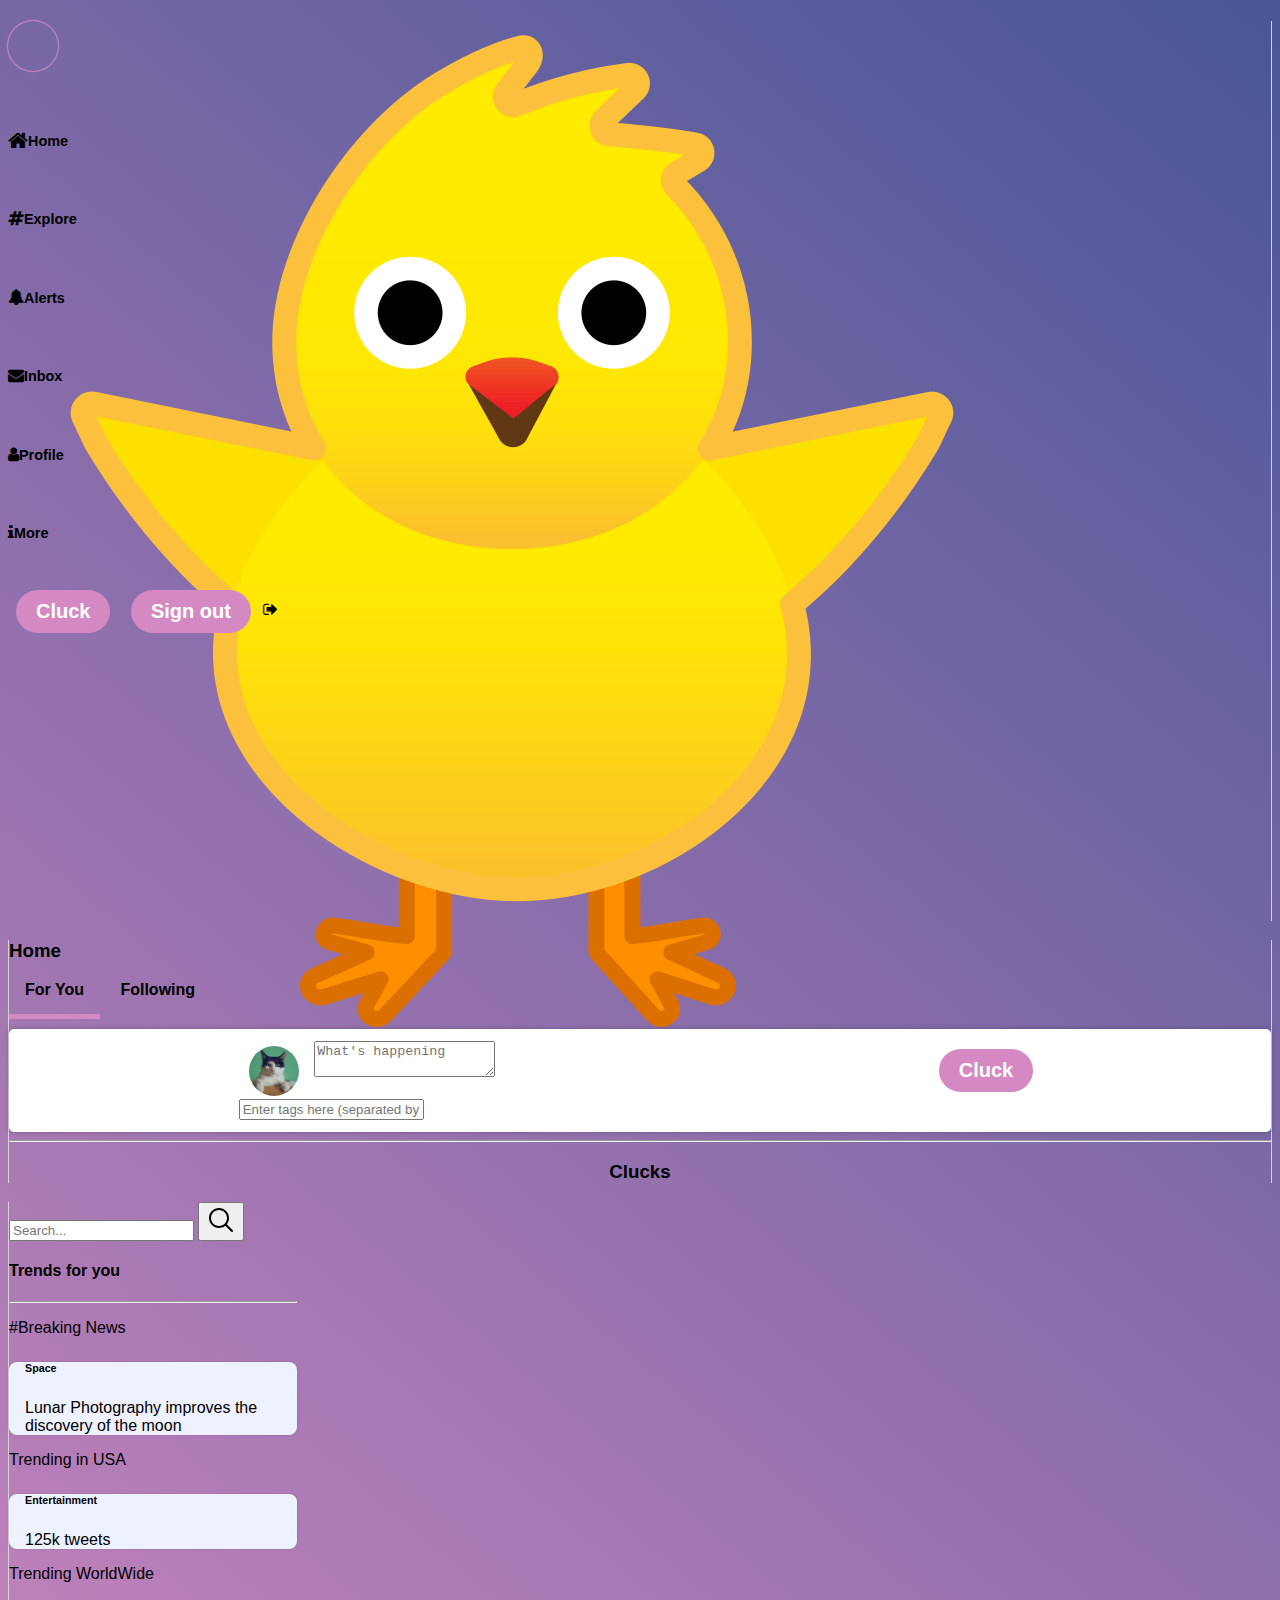
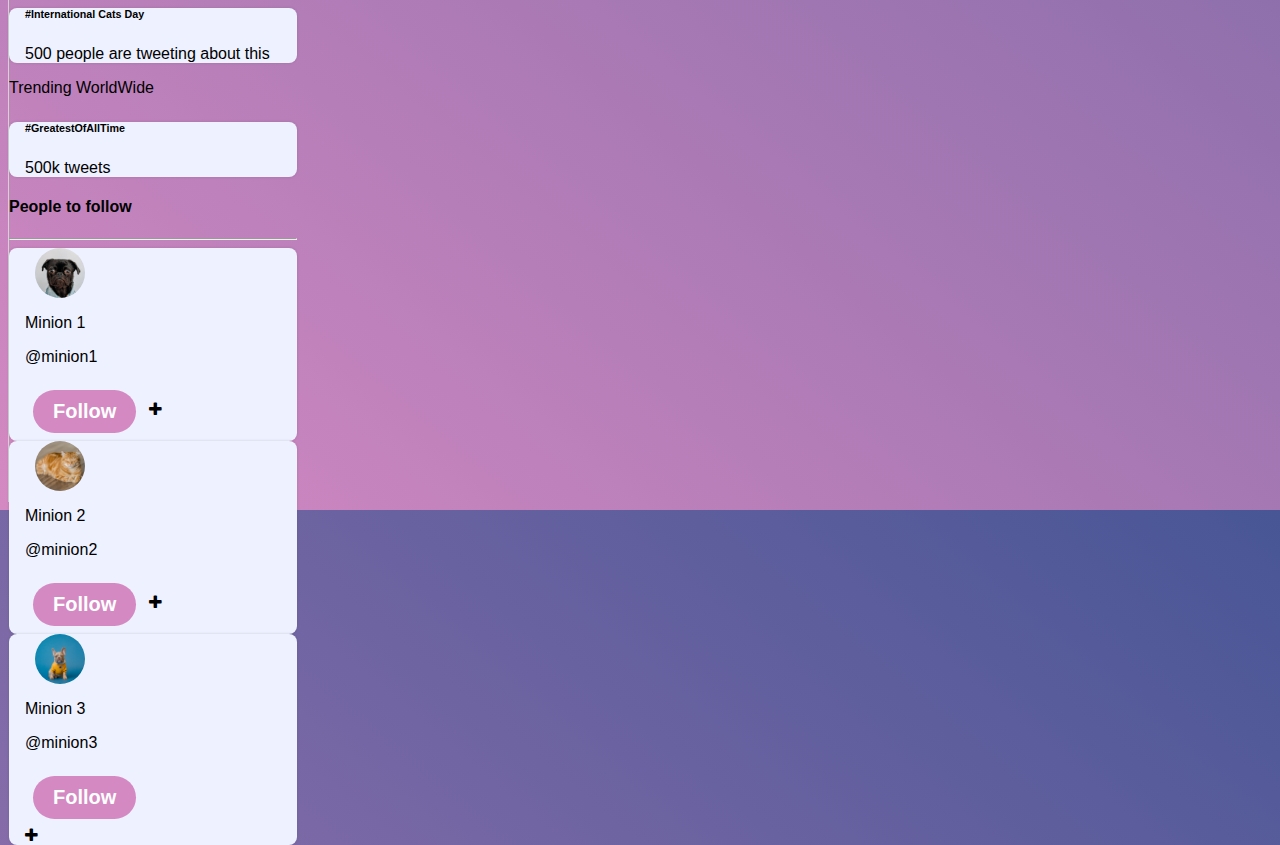
==== commit 3d99621e: "Removed the href for the cluck icon" ====
--- a/docs/userpage.html
+++ b/docs/userpage.html
@@ -35,7 +35,7 @@
           <div class="col-2 side-panel mt-5 leftPanel" id="green">
               <!-- Navigation links in sidebar-->
               <h4>
-               <div class="logoImg rounded-circle"><a href="index.html" class=""> <img src="chick1.png"  class="img-fluid d-none d-md-inline" /></a> </div></h4>
+               <div class="logoImg rounded-circle"><a href="" class=""> <img src="chick1.png"  class="img-fluid d-none d-md-inline" /></a> </div></h4>
          <br />
               <h4> <i class="fa fa-home fa-lg mx-2"></i><a href="#" class="links d-none d-md-inline">Home</a></h4>
               <br/>
@@ -137,7 +137,7 @@
         <h4 class="card-title">People to follow</h4>
         <hr>
       <div class="d-flex align-items-center box mb-3 cat-box">
-      <img class="profilepic" src="cat.jpg">
+      <img class="profilepic" src="dog2.webp">
       <div class="flex-row">
         <p class="mb-auto">Minion 1</p>
         <p>@minion1</p>
@@ -146,7 +146,7 @@
       <a class="" style="text-decoration: none; color: black;"> <i class="fa fa-plus d-md-block d-sm-block d-lg-none mx-4" aria-hidden="true"></i></a>
       </div>
             <div class="d-flex align-items-center box mb-3 cat-box">
-      <img class="profilepic" src="cat.jpg">
+      <img class="profilepic" src="cat2.jpg">
       <div class="flex-row">
         <p class="mb-auto">Minion 2</p>
         <p>@minion2</p>
@@ -155,7 +155,7 @@
       <a class="" style="text-decoration: none; color: black;"> <i class="fa fa-plus d-md-block d-sm-block d-lg-none mx-4" aria-hidden="true"></i></a>
       </div>
             <div class="d-flex align-items-center box mb-3 cat-box">
-      <img class="profilepic" src="cat.jpg">
+      <img class="profilepic" src="dog.jpg">
       <div class="flex-row">
         <p class="mb-auto">Minion 3</p>
         <p>@minion3</p>
